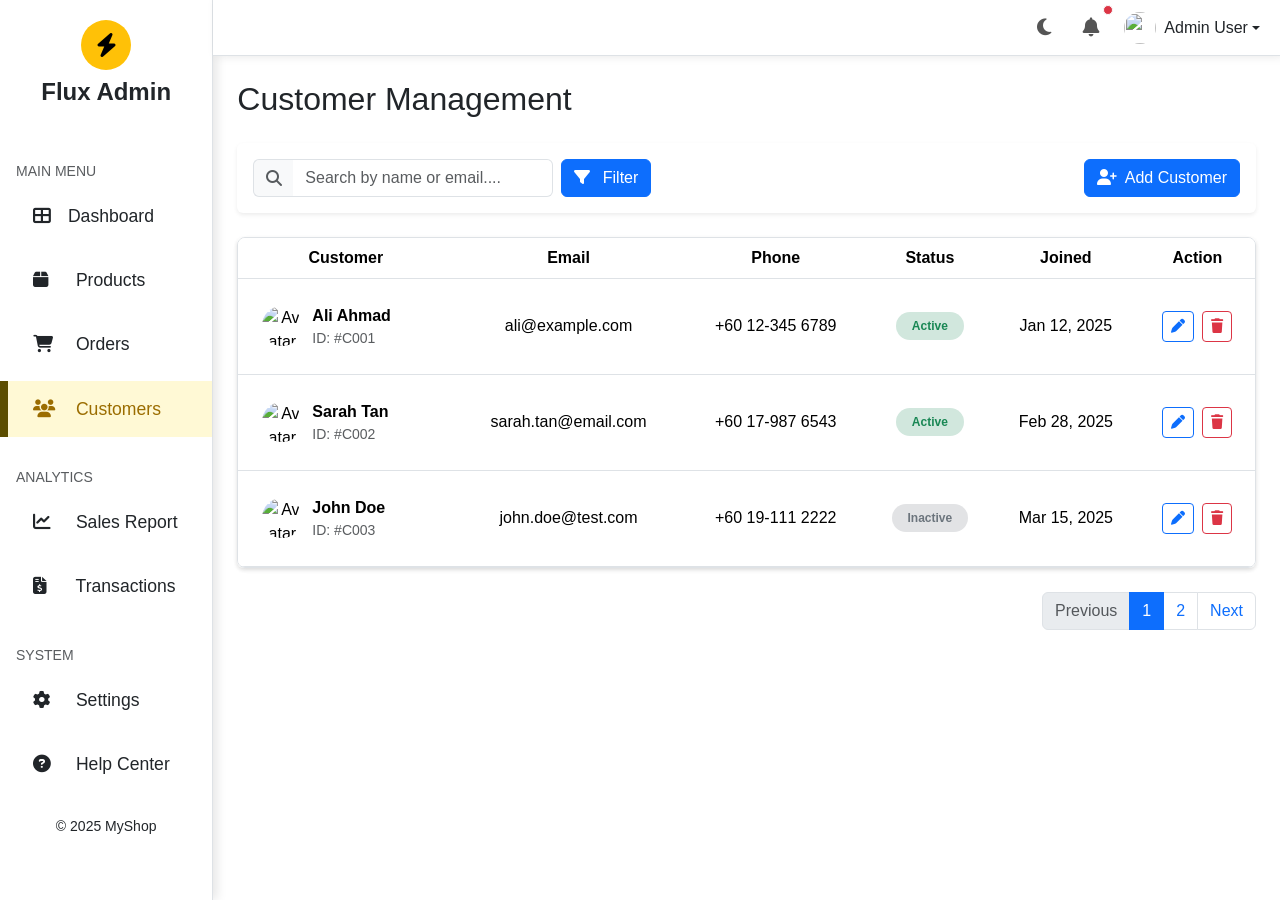
==== customers.html @ c83a87c7 "Add files via upload" ====
<!DOCTYPE html>
<html lang="en" data-bs-theme="light"> 
<head>
    <meta charset="UTF-8">
    <meta name="viewport" content="width=device-width, initial-scale=1.0">
    <title>Customers - Flux Admin</title>
    <link href="https://cdn.jsdelivr.net/npm/bootstrap@5.3.8/dist/css/bootstrap.min.css" rel="stylesheet">
    <link rel="stylesheet" href="https://cdnjs.cloudflare.com/ajax/libs/font-awesome/6.7.2/css/all.min.css">
    <link rel="stylesheet" href="style.css">
    <style>
        .avatar-img {
            width: 40px;
            height: 40px;
            object-fit: cover;
            border-radius: 50%;
            margin-right: 10px;
        }
    </style>
</head>
<body>

    <div class="container-fluid">
        <div class="row">
            <div class="col-md-2 sidebar p-0 collapse d-md-block" id="sidebarMenu">
                <div class="sidebar-logo">
                    <div class="bg-warning text-black rounded-circle d-inline-flex align-items-center justify-content-center" style="width: 50px; height: 50px;">
                        <i class="fa-solid fa-bolt fa-xl"></i>
                    </div>
                    <h4 class="mt-2">Flux Admin</h4>
                </div>

                <div class="d-flex flex-column flex-grow-1"> 
                    <h6 class="sidebar-heading d-flex justify-content-between align-items-center px-3 mt-3 mb-2 text-muted text-uppercase small">
                        <span>Main Menu</span>
                    </h6>
        
                    <a href="dashboard.html" class="nav-link mb-2"><i class="fa-solid fa-table-cells-large"></i> Dashboard</a>
                    <a href="products.html" class="nav-link mb-2"><i class="fa-solid fa-box me-2"></i> Products</a>
                    <a href="orders.html" class="nav-link mb-2"><i class="fa-solid fa-cart-shopping me-2"></i> Orders</a>
                    <a href="customers.html" class="nav-link mb-2"><i class="fa-solid fa-users me-2"></i> Customers</a>

                    <h6 class="sidebar-heading d-flex justify-content-between align-items-center px-3 mt-4 mb-2 text-muted text-uppercase small">
                        <span>Analytics</span>
                    </h6>

                    <a href="sales_report.html" class="nav-link mb-2"><i class="fa-solid fa-chart-line me-2"></i> Sales Report</a>
                    <a href="transactions.html" class="nav-link mb-2"><i class="fa-solid fa-file-invoice-dollar me-2"></i> Transactions</a>

                    <h6 class="sidebar-heading d-flex justify-content-between align-items-center px-3 mt-4 mb-2 text-muted text-uppercase small">
                        <span>System</span>
                    </h6>
                    
                    <a href="settings.html" class="nav-link mb-2"><i class="fa-solid fa-gear me-2"></i> Settings</a>
                    <a href="help_center.html" class="nav-link mb-2"><i class="fa-solid fa-circle-question me-2"></i> Help Center</a>
                </div>
                <div class="mt-auto text-center p-3 small">&copy; 2025 MyShop</div>
            </div>

            <main class="col-md-10 ms-sm-auto p-0">
                
                <header class="main-header d-flex justify-content-between align-items-center sticky-top border-bottom">
                    
                    <button class="btn btn-outline-secondary d-md-none" type="button" data-bs-toggle="collapse" data-bs-target="#sidebarMenu">
                        <i class="fa-solid fa-bars"></i>
                    </button>

                    <div class="d-none d-md-block"></div> 

                    <div class="d-flex align-items-center gap-3">
                        <i class="fa-solid fa-moon header-icon" id="themeIcon" onclick="toggleTheme()" title="Toggle Theme"></i>
                        
                        <div class="position-relative">
                            <i class="fa-solid fa-bell header-icon"></i>
                            <span class="position-absolute top-0 start-100 translate-middle p-1 bg-danger border border-light rounded-circle">
                                <span class="visually-hidden">New alerts</span>
                            </span>
                        </div>

                        <div class="dropdown">
                            <a href="#" class="d-flex align-items-center text-decoration-none dropdown-toggle text-dark" data-bs-toggle="dropdown">
                                <img src="https://ui-avatars.com/api/?name=Admin+User&background=random" alt="" width="32" height="32" class="rounded-circle me-2">
                                <span class="d-none d-sm-inline">Admin User</span>
                            </a>
                            <ul class="dropdown-menu dropdown-menu-end shadow">
                                <li><a class="dropdown-item" href="#">Profile</a></li>
                                <li><a class="dropdown-item" href="#">Settings</a></li>
                                <li><hr class="dropdown-divider"></li>
                                <li><a class="dropdown-item text-danger" href="index.html">Logout</a></li>
                            </ul>
                        </div>
                    </div>
                </header>

                <div class="p-4">

                    <h2 class="mb-4">Customer Management</h2>

                    <div class="card mb-4 shadow-sm border-0">
                        <div class="card-body">
                            <div class="row align-items-center g-3">
                                
                                <div class="col-md-8">
                                    <div class="d-flex gap-2">
                                        <div class="input-group flex-grow-1" style="max-width: 300px;">
                                            <span class="input-group-text border-end-0"><i class="fa-solid fa-magnifying-glass text-muted"></i></span>
                                            <input type="text" class="form-control border-start-0" id="searchInput" placeholder="Search by name or email....">
                                        </div>
                                        <div>
                                            <button class="btn btn-primary w-100" onclick="filterCustomers()">
                                                <i class="fa-solid fa-filter me-2"></i> Filter
                                            </button>
                                        </div>
                                    </div>
                                </div>

                                <div class="col-md-4 text-end">
                                    <button class="btn btn-primary" data-bs-toggle="modal" data-bs-target="#addCustomerModal">
                                        <i class="fa-solid fa-user-plus me-2"></i>Add Customer
                                    </button>
                                </div>
                            </div>
                        </div>
                    </div>

                    <div class="card shadow-sm border-0">
                        <div class="card-body p-0">
                            <div class="table-responsive rounded-3 border shadow-sm">
                                <table class="table table-hover align-middle mb-0 table-modern text-center">
                                    <thead>
                                        <tr>
                                            <th>Customer</th>
                                            <th>Email</th>
                                            <th>Phone</th>
                                            <th>Status</th>
                                            <th>Joined</th>
                                            <th>Action</th>
                                        </tr>
                                    </thead>
                                    <tbody>
                                        <tr>
                                            <td>
                                                <div class="d-flex align-items-center justify-content-start ps-3">
                                                    <img src="https://ui-avatars.com/api/?name=Ali+Ahmad&background=0D8ABC&color=fff" class="avatar-img" alt="Avatar">
                                                    <div class="text-start">
                                                        <div class="fw-bold">Ali Ahmad</div>
                                                        <div class="text-muted small">ID: #C001</div>
                                                    </div>
                                                </div>
                                            </td>
                                            <td>ali@example.com</td>
                                            <td>+60 12-345 6789</td>
                                            <td>
                                                <span class="badge bg-success-subtle text-success px-3 py-2 rounded-pill">Active</span>
                                            </td>
                                            <td>Jan 12, 2025</td>
                                            <td>
                                                <div class="d-flex justify-content-center gap-2">
                                                    <button class="btn btn-sm btn-outline-primary" onclick="openEditModal(this)">
                                                        <i class="fa-solid fa-pen"></i>
                                                    </button>
                                                    <button class="btn btn-sm btn-outline-danger" onclick="deleteCustomer(this)">
                                                        <i class="fa-solid fa-trash"></i>
                                                    </button>
                                                </div>
                                            </td>
                                        </tr>

                                        <tr>
                                            <td>
                                                <div class="d-flex align-items-center justify-content-start ps-3">
                                                    <img src="https://ui-avatars.com/api/?name=Sarah+Tan&background=D9534F&color=fff" class="avatar-img" alt="Avatar">
                                                    <div class="text-start">
                                                        <div class="fw-bold">Sarah Tan</div>
                                                        <div class="text-muted small">ID: #C002</div>
                                                    </div>
                                                </div>
                                            </td>
                                            <td>sarah.tan@email.com</td>
                                            <td>+60 17-987 6543</td>
                                            <td>
                                                <span class="badge bg-success-subtle text-success px-3 py-2 rounded-pill">Active</span>
                                            </td>
                                            <td>Feb 28, 2025</td>
                                            <td>
                                                <div class="d-flex justify-content-center gap-2">
                                                    <button class="btn btn-sm btn-outline-primary" onclick="openEditModal(this)">
                                                        <i class="fa-solid fa-pen"></i>
                                                    </button>
                                                    <button class="btn btn-sm btn-outline-danger" onclick="deleteCustomer(this)">
                                                        <i class="fa-solid fa-trash"></i>
                                                    </button>
                                                </div>
                                            </td>
                                        </tr>

                                        <tr>
                                            <td>
                                                <div class="d-flex align-items-center justify-content-start ps-3">
                                                    <img src="https://ui-avatars.com/api/?name=John+Doe&background=f0ad4e&color=fff" class="avatar-img" alt="Avatar">
                                                    <div class="text-start">
                                                        <div class="fw-bold">John Doe</div>
                                                        <div class="text-muted small">ID: #C003</div>
                                                    </div>
                                                </div>
                                            </td>
                                            <td>john.doe@test.com</td>
                                            <td>+60 19-111 2222</td>
                                            <td>
                                                <span class="badge bg-secondary-subtle text-secondary px-3 py-2 rounded-pill">Inactive</span>
                                            </td>
                                            <td>Mar 15, 2025</td>
                                            <td>
                                                <div class="d-flex justify-content-center gap-2">
                                                    <button class="btn btn-sm btn-outline-primary" onclick="openEditModal(this)">
                                                        <i class="fa-solid fa-pen"></i>
                                                    </button>
                                                    <button class="btn btn-sm btn-outline-danger" onclick="deleteCustomer(this)">
                                                        <i class="fa-solid fa-trash"></i>
                                                    </button>
                                                </div>
                                            </td>
                                        </tr>
                                    </tbody>
                                </table>
                            </div>
                        </div>
                    </div>
                    
                    <nav class="mt-4">
                        <ul class="pagination justify-content-end">
                            <li class="page-item disabled"><a class="page-link" href="#">Previous</a></li>
                            <li class="page-item active"><a class="page-link" href="#">1</a></li>
                            <li class="page-item"><a class="page-link" href="#">2</a></li>
                            <li class="page-item"><a class="page-link" href="#">Next</a></li>
                        </ul>
                    </nav>

                </div>
            </main>
        </div>
    </div>

    <div class="modal fade" id="addCustomerModal" tabindex="-1" aria-hidden="true">
        <div class="modal-dialog">
            <div class="modal-content">
                <div class="modal-header">
                    <h5 class="modal-title">Add New Customer</h5>
                    <button type="button" class="btn-close" data-bs-dismiss="modal" aria-label="Close"></button>
                </div>
                <div class="modal-body">
                    <form id="addCustomerForm">
                        <div class="mb-3">
                            <label class="form-label">Full Name</label>
                            <input type="text" class="form-control" id="addName" placeholder="e.g. Michael Jordan">
                        </div>
                        <div class="mb-3">
                            <label class="form-label">Email Address</label>
                            <input type="email" class="form-control" id="addEmail" placeholder="e.g. mike@test.com">
                        </div>
                        <div class="mb-3">
                            <label class="form-label">Phone Number</label>
                            <input type="text" class="form-control" id="addPhone" placeholder="+60...">
                        </div>
                    </form>
                </div>
                <div class="modal-footer">
                    <button type="button" class="btn btn-secondary" data-bs-dismiss="modal">Cancel</button>
                    <button type="button" class="btn btn-success" onclick="addNewCustomer()">Add Customer</button>
                </div>
            </div>
        </div>
    </div>

    <div class="modal fade" id="editCustomerModal" tabindex="-1" aria-hidden="true">
        <div class="modal-dialog">
            <div class="modal-content">
                <div class="modal-header">
                    <h5 class="modal-title">Edit Customer</h5>
                    <button type="button" class="btn-close" data-bs-dismiss="modal" aria-label="Close"></button>
                </div>
                <div class="modal-body">
                    <form id="editCustomerForm">
                        <div class="mb-3">
                            <label class="form-label">Full Name</label>
                            <input type="text" class="form-control" id="editName">
                        </div>
                        <div class="mb-3">
                            <label class="form-label">Email Address</label>
                            <input type="email" class="form-control" id="editEmail">
                        </div>
                        <div class="mb-3">
                            <label class="form-label">Phone Number</label>
                            <input type="text" class="form-control" id="editPhone">
                        </div>
                        <div class="mb-3">
                            <label class="form-label">Status</label>
                            <select class="form-select" id="editStatus">
                                <option value="Active">Active</option>
                                <option value="Inactive">Inactive</option>
                            </select>
                        </div>
                    </form>
                </div>
                <div class="modal-footer">
                    <button type="button" class="btn btn-secondary" data-bs-dismiss="modal">Cancel</button>
                    <button type="button" class="btn btn-primary" onclick="saveCustomerChanges()">Save Changes</button>
                </div>
            </div>
        </div>
    </div>

    <script src="https://cdn.jsdelivr.net/npm/bootstrap@5.3.8/dist/js/bootstrap.bundle.min.js"></script>
    <script src="script.js"></script>
</body>
</html>
---- style.css ----
/* General Body */
body {
    font-family: 'Segoe UI', Tahoma, Geneva, Verdana, sans-serif;
    transition: background-color 0.3s, color 0.3s; /* Smooth Dark Mode Transition */
}

/* ====================================================================== SIDEBAR STYLING --- */
.sidebar {
    min-height: 100vh;
    box-shadow: 4px 0 10px rgba(0,0,0,0.1);
    display: flex;
    flex-direction: column;
}

/* Sidebar Logo Area */
.sidebar-logo {
    padding: 20px;
    text-align: center;
    margin-bottom: 20px;
}

.sidebar-logo img {
    width: 50px;
    height: 50px;
    border-radius: 50%;
    margin-bottom: 10px;
}

.sidebar-logo h4 {
    color: white;
    font-weight: bold;
    margin: 0;
    font-size: 1.5rem;
}

/* Sidebar Links */
.sidebar .nav-link {
    color: #adb5bd;
    font-size: 1.1rem;
    padding: 15px 25px;
    border-left: 8px solid transparent;
    transition: all 0.3s;
}

.sidebar .nav-link:hover, .sidebar .nav-link.active { /* Cursor Hover */
    background-color: rgba(255, 255, 255, 0.1);
    color: #ffffff !important; 
    border-left-color: #DFCBB2;
}

.sidebar .nav-link i {
    width: 30px;
}

/* ====================================================================== HEADER STYLING --- */
.main-header {
    background-color: #ffffff;
    box-shadow: 4px 0 10px rgba(0,0,0,0.1);
    padding: 10px 20px;
    transition: background-color 0.3s;
}

/* Icon Buttons in Header */
.header-icon {
    font-size: 1.2rem;
    color: #555;
    cursor: pointer;
    padding: 8px;
    border-radius: 50%;
    transition: background 0.2s;
}

[data-bs-theme="dark"] .header-icon {
    color: #ddd;
}

.header-icon:hover {
    background-color: rgba(0,0,0,0.1);
}

/* ====================================================================== Dark Mode for Header & sidebar */
[data-bs-theme="dark"] .main-header {
    background-color: #212529;
    border-bottom: 1px solid #333;
}

/* --- LIGHT MODE (Light Theme) --- */
[data-bs-theme="light"] .sidebar {
    background-color: #ffffff !important;
    border-right: 1px solid #dee2e6;
}

[data-bs-theme="light"] .sidebar .nav-link {
    color: #212529 !important;
    font-weight: 500;
}

[data-bs-theme="light"] .sidebar .nav-link:hover, /* Hover Effect */
[data-bs-theme="light"] .sidebar .nav-link.active {
    background-color: #ffde2230;
    color: #9b6d00 !important; 
    border-left-color: #5c4e00;
}

[data-bs-theme="light"] .sidebar-logo h4 {
    color: #212529 !important;
}

/* --- DARK MODE (Dark Theme) --- */
[data-bs-theme="dark"] .sidebar {
    background-color: #212529 !important;
    border-right: 1px solid #373b3e;
}

[data-bs-theme="dark"] .sidebar .nav-link {
    color: #adb5bd !important;
    font-weight: 500;
}

[data-bs-theme="dark"] .sidebar .nav-link:hover, /* Hover Effect */
[data-bs-theme="dark"] .sidebar .nav-link.active {
    background-color: rgba(124, 95, 0, 0.126);
    color: #ffffff !important;
    border-left-color: #9b6d00; 
}

[data-bs-theme="dark"] .sidebar-logo h4 {
    color: #ffffff !important;
}

[data-bs-theme="dark"] .card { /* --- CARD & MODAL FIXES FOR DARK MODE --- */
    background-color: #2b3035;
    border-color: #373b3e;
    color: #fff;
}
[data-bs-theme="dark"] .modal-content {
    background-color: #2b3035;
    color: #fff;
}

/* ===================================================================== LOGIN.html PAGE STYLING --- */
.login-card {
    width: 100%;
    max-width: 400px;
}

.login-logo {
    width: 70px;
    height: 70px;
}

/* ====================================================================== PRODUCT.html --- */
/* images size */
.product-card img {
    height: 300px;       
    width: 100%;         
    object-fit: cover;   
    object-position: center; 
}
/* title product*/
.card-title {
    font-weight: 700;
    letter-spacing: 0.5px;
}
/* price tag */
.price-tag {
    font-size: 1.1rem;
}

/* ====================================================================== ORDERS.html --- */
.nav-tabs .nav-link { /* order tabs font */
    color: #6c757d;
    font-weight: 500;
    transition: color 0.3s ease;
}

/* Effect in Light Mode*/
[data-bs-theme="light"] .nav-tabs .nav-link:hover { /* order tabs Hover */
    background-color: #9b6d0033;
    color: #9b6d00 !important;
}

[data-bs-theme="light"] .nav-tabs .nav-link.active { /* order tabs font */
    color: #5c4e00 !important;
    font-weight: bold;
    border-bottom: 3px solid #5c4e00;
}

/* Effect in Dark Mode */
[data-bs-theme="dark"] .nav-tabs .nav-link:hover { /* Hover */
    background-color: #9b6d0033;
    color: #ffffff !important;
}

[data-bs-theme="dark"] .nav-tabs .nav-link.active { /* Font Hover */
    color: #a68332 !important;
    font-weight: bold;
    border-bottom: 3px solid #a68332;
}

/* ======================================================================= CUSTOMERS.html --- */
/* avatar */
.avatar-img {
    width: 40px;
    height: 40px;
    object-fit: cover;
    border-radius: 50%;
    margin-right: 10px;
}

/* --- SALES REPORT CHART --- */
.chart-container-large {
    position: relative;
    height: 400px;
    width: 100%;
}

/*======================================================================== SETTING.html*/
/* --- SETTINGS PAGE: Custom Active State --- */
.list-group-item.active {
    background-color: #9b6d00 !important;
    border-color: #9b6d00 !important;
    color: white !important;
}

[data-bs-theme="dark"] .list-group-item { /* Dark Mode overrides for Settings Menu */
    background-color: #2b3035;
    color: #e0e0e0;
    border-color: #373b3e;
}

[data-bs-theme="dark"] .list-group-item.active {
    background-color: #9b6d00;
    border-color: #9b6d00;
    color: white;
}

[data-bs-theme="dark"] .accordion-button {
    background-color: #2b3035;
    color: #e0e0e0;
}

[data-bs-theme="dark"] .accordion-item {
    background-color: #2b3035;
    border-color: #373b3e;
    color: #e0e0e0;
}

/* Increase row height/gap ORDERS & CUSTOMER===== */
.table-modern tbody td {
    padding-top: 25px !important;    
    padding-bottom: 25px !important; /
}
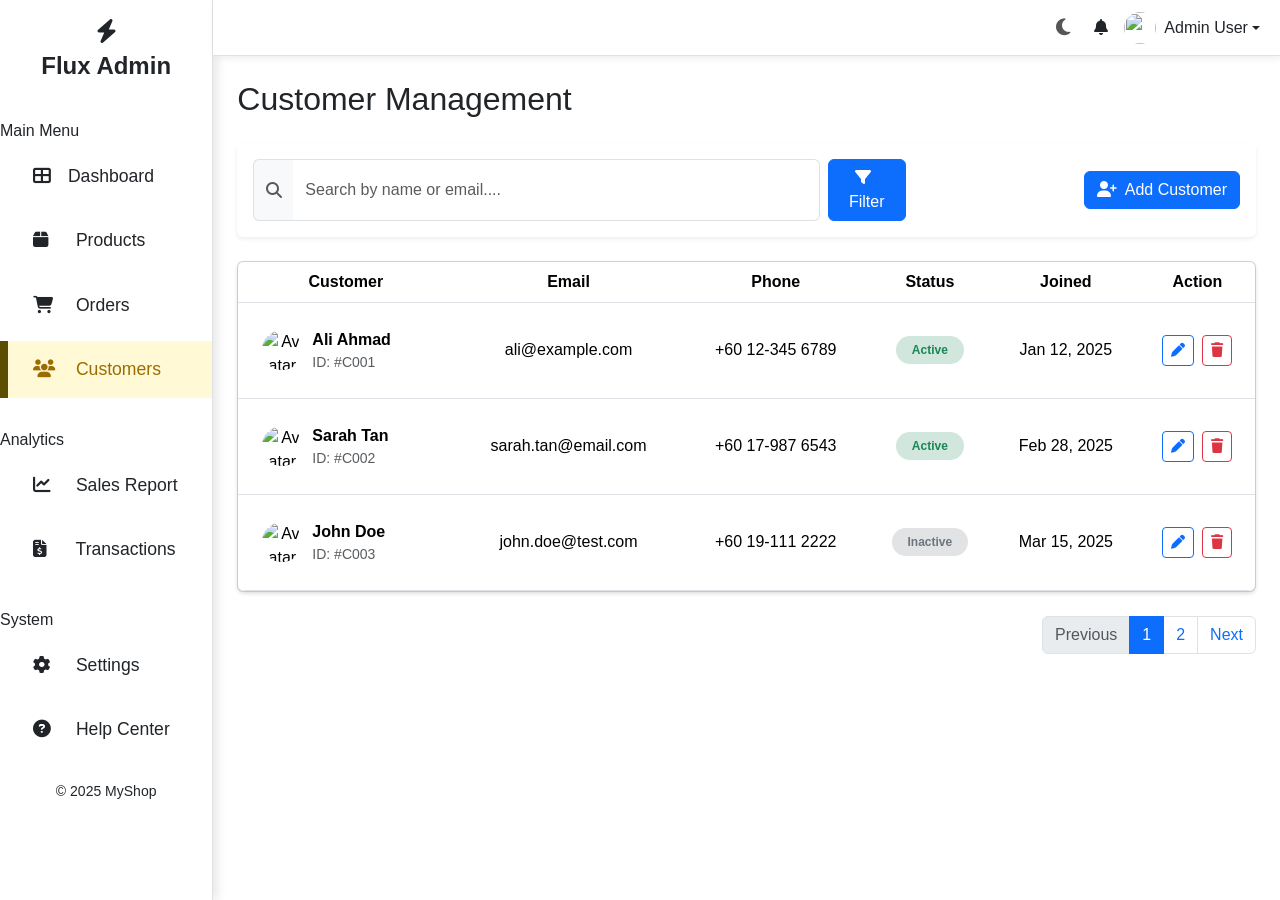
==== commit 6d60c6d1: "Update customers.html" ====
--- a/customers.html
+++ b/customers.html
@@ -7,15 +7,6 @@
     <link href="https://cdn.jsdelivr.net/npm/bootstrap@5.3.8/dist/css/bootstrap.min.css" rel="stylesheet">
     <link rel="stylesheet" href="https://cdnjs.cloudflare.com/ajax/libs/font-awesome/6.7.2/css/all.min.css">
     <link rel="stylesheet" href="style.css">
-    <style>
-        .avatar-img {
-            width: 40px;
-            height: 40px;
-            object-fit: cover;
-            border-radius: 50%;
-            margin-right: 10px;
-        }
-    </style>
 </head>
 <body>
 
@@ -23,32 +14,26 @@
         <div class="row">
             <div class="col-md-2 sidebar p-0 collapse d-md-block" id="sidebarMenu">
                 <div class="sidebar-logo">
-                    <div class="bg-warning text-black rounded-circle d-inline-flex align-items-center justify-content-center" style="width: 50px; height: 50px;">
+                    <div class="sidebar-brand-icon">
                         <i class="fa-solid fa-bolt fa-xl"></i>
                     </div>
                     <h4 class="mt-2">Flux Admin</h4>
                 </div>
 
                 <div class="d-flex flex-column flex-grow-1"> 
-                    <h6 class="sidebar-heading d-flex justify-content-between align-items-center px-3 mt-3 mb-2 text-muted text-uppercase small">
-                        <span>Main Menu</span>
-                    </h6>
-        
+                    <h6 class="sidebar-heading">Main Menu</h6>
+                    
                     <a href="dashboard.html" class="nav-link mb-2"><i class="fa-solid fa-table-cells-large"></i> Dashboard</a>
                     <a href="products.html" class="nav-link mb-2"><i class="fa-solid fa-box me-2"></i> Products</a>
                     <a href="orders.html" class="nav-link mb-2"><i class="fa-solid fa-cart-shopping me-2"></i> Orders</a>
-                    <a href="customers.html" class="nav-link mb-2"><i class="fa-solid fa-users me-2"></i> Customers</a>
-
-                    <h6 class="sidebar-heading d-flex justify-content-between align-items-center px-3 mt-4 mb-2 text-muted text-uppercase small">
-                        <span>Analytics</span>
-                    </h6>
+                    <a href="customers.html" class="nav-link active mb-2"><i class="fa-solid fa-users me-2"></i> Customers</a>
+
+                    <h6 class="sidebar-heading mt-4">Analytics</h6>
 
                     <a href="sales_report.html" class="nav-link mb-2"><i class="fa-solid fa-chart-line me-2"></i> Sales Report</a>
                     <a href="transactions.html" class="nav-link mb-2"><i class="fa-solid fa-file-invoice-dollar me-2"></i> Transactions</a>
 
-                    <h6 class="sidebar-heading d-flex justify-content-between align-items-center px-3 mt-4 mb-2 text-muted text-uppercase small">
-                        <span>System</span>
-                    </h6>
+                    <h6 class="sidebar-heading mt-4">System</h6>
                     
                     <a href="settings.html" class="nav-link mb-2"><i class="fa-solid fa-gear me-2"></i> Settings</a>
                     <a href="help_center.html" class="nav-link mb-2"><i class="fa-solid fa-circle-question me-2"></i> Help Center</a>
@@ -67,23 +52,66 @@
                     <div class="d-none d-md-block"></div> 
 
                     <div class="d-flex align-items-center gap-3">
+                        
                         <i class="fa-solid fa-moon header-icon" id="themeIcon" onclick="toggleTheme()" title="Toggle Theme"></i>
                         
-                        <div class="position-relative">
-                            <i class="fa-solid fa-bell header-icon"></i>
-                            <span class="position-absolute top-0 start-100 translate-middle p-1 bg-danger border border-light rounded-circle">
-                                <span class="visually-hidden">New alerts</span>
-                            </span>
-                        </div>
-
                         <div class="dropdown">
-                            <a href="#" class="d-flex align-items-center text-decoration-none dropdown-toggle text-dark" data-bs-toggle="dropdown">
+
+                            <a href="#" class="text-body position-relative" data-bs-toggle="dropdown" aria-expanded="false">
+                                <i class="fa-solid fa-bell notification-bell"></i>
+                                <span class="notification-badge">
+                                    <span class="visually-hidden">New alerts</span>
+                                </span>
+                            </a>
+
+                            <ul class="dropdown-menu dropdown-menu-end notification-menu shadow">
+                                <li class="notify-header">
+                                    <div class="d-flex justify-content-between align-items-center">
+                                        <h6 class="mb-0 fw-bold">Notifications</h6>
+                                        <span class="badge bg-primary rounded-pill">3 New</span>
+                                    </div>
+                                </li>
+                                
+                                <li>
+                                    <a class="dropdown-item notify-item" href="orders.html">
+                                        <div class="notify-icon icon-success"><i class="fa-solid fa-cart-shopping"></i></div>
+                                        <div class="notify-content">
+                                            <p class="title">New Order #1024</p>
+                                            <p class="time">Just now</p>
+                                        </div>
+                                    </a>
+                                </li>
+                                <li>
+                                    <a class="dropdown-item notify-item" href="products.html">
+                                        <div class="notify-icon icon-warning"><i class="fa-solid fa-triangle-exclamation"></i></div>
+                                        <div class="notify-content">
+                                            <p class="title">Low Stock Alert</p>
+                                            <p class="time">Product ID: 450 is low.</p>
+                                        </div>
+                                    </a>
+                                </li>
+                                <li>
+                                    <a class="dropdown-item notify-item" href="customers.html">
+                                        <div class="notify-icon icon-primary"><i class="fa-solid fa-user-plus"></i></div>
+                                        <div class="notify-content">
+                                            <p class="title">New Customer</p>
+                                            <p class="time">Diva AA registered.</p>
+                                        </div>
+                                    </a>
+                                </li>
+                                <li><hr class="dropdown-divider m-0"></li>
+                                <li><a class="dropdown-item notify-footer" href="#">View All Notifications</a></li>
+                            </ul>
+                        </div>
+
+                        <div class="dropdown">
+                            <a href="#" class="d-flex align-items-center text-decoration-none dropdown-toggle text-body" data-bs-toggle="dropdown">
                                 <img src="https://ui-avatars.com/api/?name=Admin+User&background=random" alt="" width="32" height="32" class="rounded-circle me-2">
                                 <span class="d-none d-sm-inline">Admin User</span>
                             </a>
                             <ul class="dropdown-menu dropdown-menu-end shadow">
-                                <li><a class="dropdown-item" href="#">Profile</a></li>
-                                <li><a class="dropdown-item" href="#">Settings</a></li>
+                                <li><a class="dropdown-item" href="settings.html">Profile</a></li>
+                                <li><a class="dropdown-item" href="settings.html">Settings</a></li>
                                 <li><hr class="dropdown-divider"></li>
                                 <li><a class="dropdown-item text-danger" href="index.html">Logout</a></li>
                             </ul>
@@ -98,13 +126,19 @@
                     <div class="card mb-4 shadow-sm border-0">
                         <div class="card-body">
                             <div class="row align-items-center g-3">
-                                
+
                                 <div class="col-md-8">
                                     <div class="d-flex gap-2">
-                                        <div class="input-group flex-grow-1" style="max-width: 300px;">
-                                            <span class="input-group-text border-end-0"><i class="fa-solid fa-magnifying-glass text-muted"></i></span>
-                                            <input type="text" class="form-control border-start-0" id="searchInput" placeholder="Search by name or email....">
-                                        </div>
+                                        <div class="input-group flex-grow-1 search-box">
+                                            <span class="input-group-text border-end-0">
+                                                <i class="fa-solid fa-magnifying-glass text-muted"></i>
+                                            </span>
+                                            <input type="text" 
+                                                class="form-control border-start-0" 
+                                                id="searchInput" 
+                                                placeholder="Search by name or email....">
+                                        </div>
+
                                         <div>
                                             <button class="btn btn-primary w-100" onclick="filterCustomers()">
                                                 <i class="fa-solid fa-filter me-2"></i> Filter
@@ -118,13 +152,14 @@
                                         <i class="fa-solid fa-user-plus me-2"></i>Add Customer
                                     </button>
                                 </div>
+
                             </div>
                         </div>
                     </div>
 
-                    <div class="card shadow-sm border-0">
+                    <div class="card shadow-sm">
                         <div class="card-body p-0">
-                            <div class="table-responsive rounded-3 border shadow-sm">
+                            <div class="table-responsive rounded-3 shadow-sm">
                                 <table class="table table-hover align-middle mb-0 table-modern text-center">
                                     <thead>
                                         <tr>
@@ -312,4 +347,4 @@
     <script src="https://cdn.jsdelivr.net/npm/bootstrap@5.3.8/dist/js/bootstrap.bundle.min.js"></script>
     <script src="script.js"></script>
 </body>
-</html>+</html>
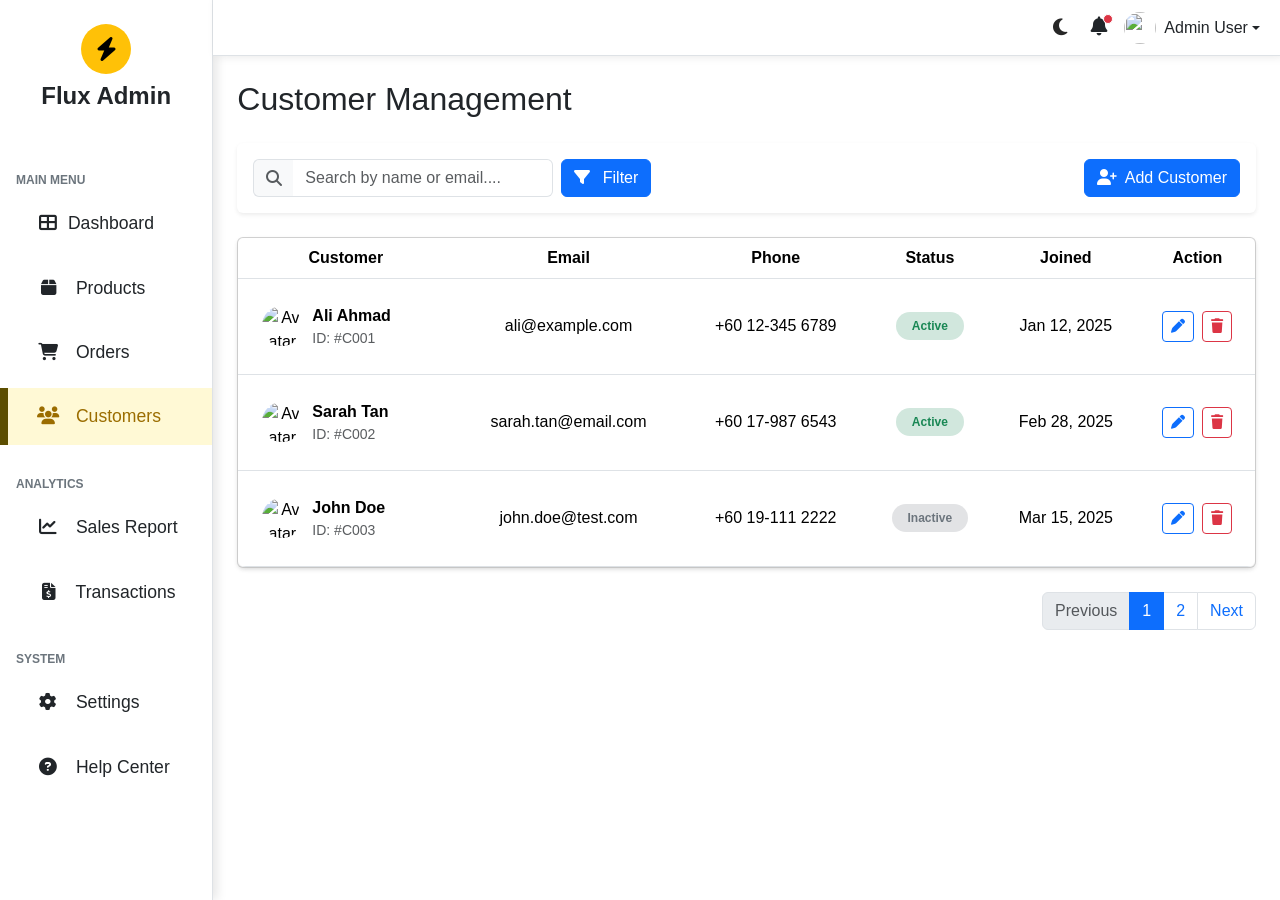
==== commit a50c4785: "Update customers.html" ====
--- a/customers.html
+++ b/customers.html
@@ -38,7 +38,6 @@
                     <a href="settings.html" class="nav-link mb-2"><i class="fa-solid fa-gear me-2"></i> Settings</a>
                     <a href="help_center.html" class="nav-link mb-2"><i class="fa-solid fa-circle-question me-2"></i> Help Center</a>
                 </div>
-                <div class="mt-auto text-center p-3 small">&copy; 2025 MyShop</div>
             </div>
 
             <main class="col-md-10 ms-sm-auto p-0">
@@ -348,3 +347,4 @@
     <script src="script.js"></script>
 </body>
 </html>
+
--- a/style.css
+++ b/style.css
@@ -4,37 +4,48 @@
     transition: background-color 0.3s, color 0.3s; /* Smooth Dark Mode Transition */
 }
 
-/* ====================================================================== SIDEBAR STYLING --- */
+/* === SIDEBAR STYLING === */
 .sidebar {
     min-height: 100vh;
     box-shadow: 4px 0 10px rgba(0,0,0,0.1);
-    display: flex;
-    flex-direction: column;
+    background-color: #fff;
+    z-index: 100;
 }
 
 /* Sidebar Logo Area */
 .sidebar-logo {
-    padding: 20px;
+    padding: 1.5rem;
     text-align: center;
-    margin-bottom: 20px;
-}
-
-.sidebar-logo img {
-    width: 50px;
+    margin-bottom: 30px;
+}
+
+.sidebar-brand-icon {
+    background-color: #ffc107; /* Warning color */
+    color: #000;
+    width: 50px; 
     height: 50px;
     border-radius: 50%;
-    margin-bottom: 10px;
+    display: inline-flex;
+    align-items: center;
+    justify-content: center;
 }
 
 .sidebar-logo h4 {
-    color: white;
     font-weight: bold;
-    margin: 0;
     font-size: 1.5rem;
 }
 
+.sidebar-heading {
+    padding: 0 1rem;
+    margin-bottom: 0.5rem;
+    color: #6c757d;
+    text-transform: uppercase;
+    font-size: 0.75rem;
+    font-weight: 700;
+}
+
 /* Sidebar Links */
-.sidebar .nav-link {
+.nav-link {
     color: #adb5bd;
     font-size: 1.1rem;
     padding: 15px 25px;
@@ -42,17 +53,18 @@
     transition: all 0.3s;
 }
 
-.sidebar .nav-link:hover, .sidebar .nav-link.active { /* Cursor Hover */
+.nav-link:hover, .nav-link.active { /* Cursor Hover */
     background-color: rgba(255, 255, 255, 0.1);
     color: #ffffff !important; 
     border-left-color: #DFCBB2;
 }
 
-.sidebar .nav-link i {
+.nav-link i {
     width: 30px;
-}
-
-/* ====================================================================== HEADER STYLING --- */
+    text-align: center;
+}
+
+/* === HEADER STYLING === */
 .main-header {
     background-color: #ffffff;
     box-shadow: 4px 0 10px rgba(0,0,0,0.1);
@@ -70,21 +82,122 @@
     transition: background 0.2s;
 }
 
-[data-bs-theme="dark"] .header-icon {
-    color: #ddd;
-}
-
 .header-icon:hover {
     background-color: rgba(0,0,0,0.1);
 }
 
-/* ====================================================================== Dark Mode for Header & sidebar */
-[data-bs-theme="dark"] .main-header {
-    background-color: #212529;
-    border-bottom: 1px solid #333;
-}
+/* Notification button in header */
+.notification-bell {
+    font-size: 1.2rem;
+    transition: color 0.2s;
+}
+
+.notification-bell:hover {
+    color: #0d6efd;
+}
+
+.notification-badge {
+    position: absolute;
+    top: 0;
+    left: 100%;
+    transform: translate(-50%, -50%);
+    padding: 0.25rem;
+    background-color: #dc3545;
+    border: 1px solid #fff;
+    border-radius: 50%;
+}
+
+.notification-menu {
+    width: 320px;
+    border: none;
+    padding: 0;
+}
+
+.notify-header {
+    padding: 1rem;
+    border-bottom: 1px solid #e9ecef;
+    border-top-left-radius: 0.375rem;
+    border-top-right-radius: 0.375rem;
+}
+
+.notify-item {
+    display: flex;
+    align-items: start;
+    gap: 1rem;
+    padding: 1rem;
+    border-bottom: 1px solid #f2f2f2;
+    white-space: normal;
+}
+
+.notify-item:active {
+    background-color: #f8f9fa;
+    color: inherit;
+}
+
+.notify-content .title {
+    margin-bottom: 0;
+    font-size: 0.875rem;
+    font-weight: 600;
+}
+
+.notify-content .time {
+    margin-bottom: 0;
+    font-size: 0.75rem;
+    color: #6c757d;
+}
+
+.notify-icon {
+    width: 40px;
+    height: 40px;
+    border-radius: 50%;
+    display: flex;
+    align-items: center;
+    justify-content: center;
+    flex-shrink: 0;
+}
+
+.icon-success { background-color: rgba(25, 135, 84, 0.1); color: #198754; }
+.icon-warning { background-color: rgba(255, 193, 7, 0.1); color: #ffc107; }
+.icon-primary { background-color: rgba(13, 110, 253, 0.1); color: #0d6efd; }
+
+.notify-footer {
+    text-align: center;
+    font-size: 0.875rem;
+    color: #0d6efd;
+    padding: 0.75rem;
+    font-weight: 700;
+}
+
+.metric-icon {
+    padding: 0.5rem;
+    border-radius: 0.375rem;
+}
+
+.chart-box {
+    position: relative;
+    width: 100%;
+}
+
+.h-300 { height: 300px; }
+.h-250 { height: 250px; }
+.h-120 { height: 120px; }
+
+.user-avatar {
+    width: 30px; 
+    height: 30px; 
+    border-radius: 50%;
+}
+/* === Dark Mode for Header & sidebar === */
 
 /* --- LIGHT MODE (Light Theme) --- */
+[data-bs-theme="light"] .header-icon {
+    color: #272727;
+}
+
+[data-bs-theme="light"] .login-background {
+    background-color: #9b6d00 !important;
+}
+
 [data-bs-theme="light"] .sidebar {
     background-color: #ffffff !important;
     border-right: 1px solid #dee2e6;
@@ -107,6 +220,19 @@
 }
 
 /* --- DARK MODE (Dark Theme) --- */
+[data-bs-theme="dark"] .header-icon {
+    color: #ddd;
+}
+
+[data-bs-theme="dark"] .login-background {
+    background-color: #9b6d00 !important;
+}
+
+[data-bs-theme="dark"] .main-header {
+    background-color: #212529;
+    border-bottom: 1px solid #333;
+}
+
 [data-bs-theme="dark"] .sidebar {
     background-color: #212529 !important;
     border-right: 1px solid #373b3e;
@@ -117,7 +243,7 @@
     font-weight: 500;
 }
 
-[data-bs-theme="dark"] .sidebar .nav-link:hover, /* Hover Effect */
+[data-bs-theme="dark"] .sidebar .nav-link:hover,
 [data-bs-theme="dark"] .sidebar .nav-link.active {
     background-color: rgba(124, 95, 0, 0.126);
     color: #ffffff !important;
@@ -128,7 +254,7 @@
     color: #ffffff !important;
 }
 
-[data-bs-theme="dark"] .card { /* --- CARD & MODAL FIXES FOR DARK MODE --- */
+[data-bs-theme="dark"] .card { 
     background-color: #2b3035;
     border-color: #373b3e;
     color: #fff;
@@ -138,7 +264,7 @@
     color: #fff;
 }
 
-/* ===================================================================== LOGIN.html PAGE STYLING --- */
+/* === LOGIN.HTML === */
 .login-card {
     width: 100%;
     max-width: 400px;
@@ -149,7 +275,11 @@
     height: 70px;
 }
 
-/* ====================================================================== PRODUCT.html --- */
+[data-bs-theme="dark"] .login-logo h3 {
+    color: #fff;
+}
+
+/* === PRODUCT.HTML === */
 /* images size */
 .product-card img {
     height: 300px;       
@@ -167,39 +297,39 @@
     font-size: 1.1rem;
 }
 
-/* ====================================================================== ORDERS.html --- */
-.nav-tabs .nav-link { /* order tabs font */
+/* === ORDERS.HTML === */
+/* order tabs font */
+.nav-tabs .nav-link { 
     color: #6c757d;
     font-weight: 500;
     transition: color 0.3s ease;
 }
 
 /* Effect in Light Mode*/
-[data-bs-theme="light"] .nav-tabs .nav-link:hover { /* order tabs Hover */
+[data-bs-theme="light"] .nav-tabs .nav-link:hover {
     background-color: #9b6d0033;
     color: #9b6d00 !important;
 }
 
-[data-bs-theme="light"] .nav-tabs .nav-link.active { /* order tabs font */
+[data-bs-theme="light"] .nav-tabs .nav-link.active {
     color: #5c4e00 !important;
     font-weight: bold;
     border-bottom: 3px solid #5c4e00;
 }
 
 /* Effect in Dark Mode */
-[data-bs-theme="dark"] .nav-tabs .nav-link:hover { /* Hover */
+[data-bs-theme="dark"] .nav-tabs .nav-link:hover {
     background-color: #9b6d0033;
     color: #ffffff !important;
 }
 
-[data-bs-theme="dark"] .nav-tabs .nav-link.active { /* Font Hover */
+[data-bs-theme="dark"] .nav-tabs .nav-link.active {
     color: #a68332 !important;
     font-weight: bold;
     border-bottom: 3px solid #a68332;
 }
 
-/* ======================================================================= CUSTOMERS.html --- */
-/* avatar */
+/* === CUSTOMERS.HTML === */
 .avatar-img {
     width: 40px;
     height: 40px;
@@ -208,22 +338,70 @@
     margin-right: 10px;
 }
 
-/* --- SALES REPORT CHART --- */
+.search-box {
+    max-width: 300px;
+}
+
+
+/* === SALES_REPORT.HTML === */
 .chart-container-large {
     position: relative;
     height: 400px;
     width: 100%;
 }
 
-/*======================================================================== SETTING.html*/
-/* --- SETTINGS PAGE: Custom Active State --- */
+.chart-box {
+    position: relative;
+    width: 100%;
+}
+
+/* Height Modifiers */
+.h-200 { height: 200px; }
+.h-250 { height: 250px; }
+.h-350 { height: 350px; }
+
+/* Category Legend Colors */
+.cat-electronics {
+    color: #4a148c;
+}
+
+.cat-fashion {
+    color: #6f42c1;
+}
+
+.cat-home {
+    color: #d63384; 
+}
+
+.cat-sports {
+    color: #ffc107; 
+}
+
+/*=== SETTING.HTML ===*/
 .list-group-item.active {
     background-color: #9b6d00 !important;
     border-color: #9b6d00 !important;
     color: white !important;
 }
 
-[data-bs-theme="dark"] .list-group-item { /* Dark Mode overrides for Settings Menu */
+.store-logo-icon {
+    width: 64px;
+    height: 64px;
+    background-color: #ffc107; /* Bootstrap Warning color */
+    color: black;
+    border-radius: 50%;
+    display: inline-flex;
+    align-items: center;
+    justify-content: center;
+}
+
+.store-logo-input {
+    max-width: 300px;
+}
+
+
+/* Dark Mode overrides for Settings Menu */
+[data-bs-theme="dark"] .list-group-item { 
     background-color: #2b3035;
     color: #e0e0e0;
     border-color: #373b3e;
@@ -246,8 +424,8 @@
     color: #e0e0e0;
 }
 
-/* Increase row height/gap ORDERS & CUSTOMER===== */
+/* Increase row height/gap ORDERS & CUSTOMER */
 .table-modern tbody td {
     padding-top: 25px !important;    
     padding-bottom: 25px !important; /
-}+}
